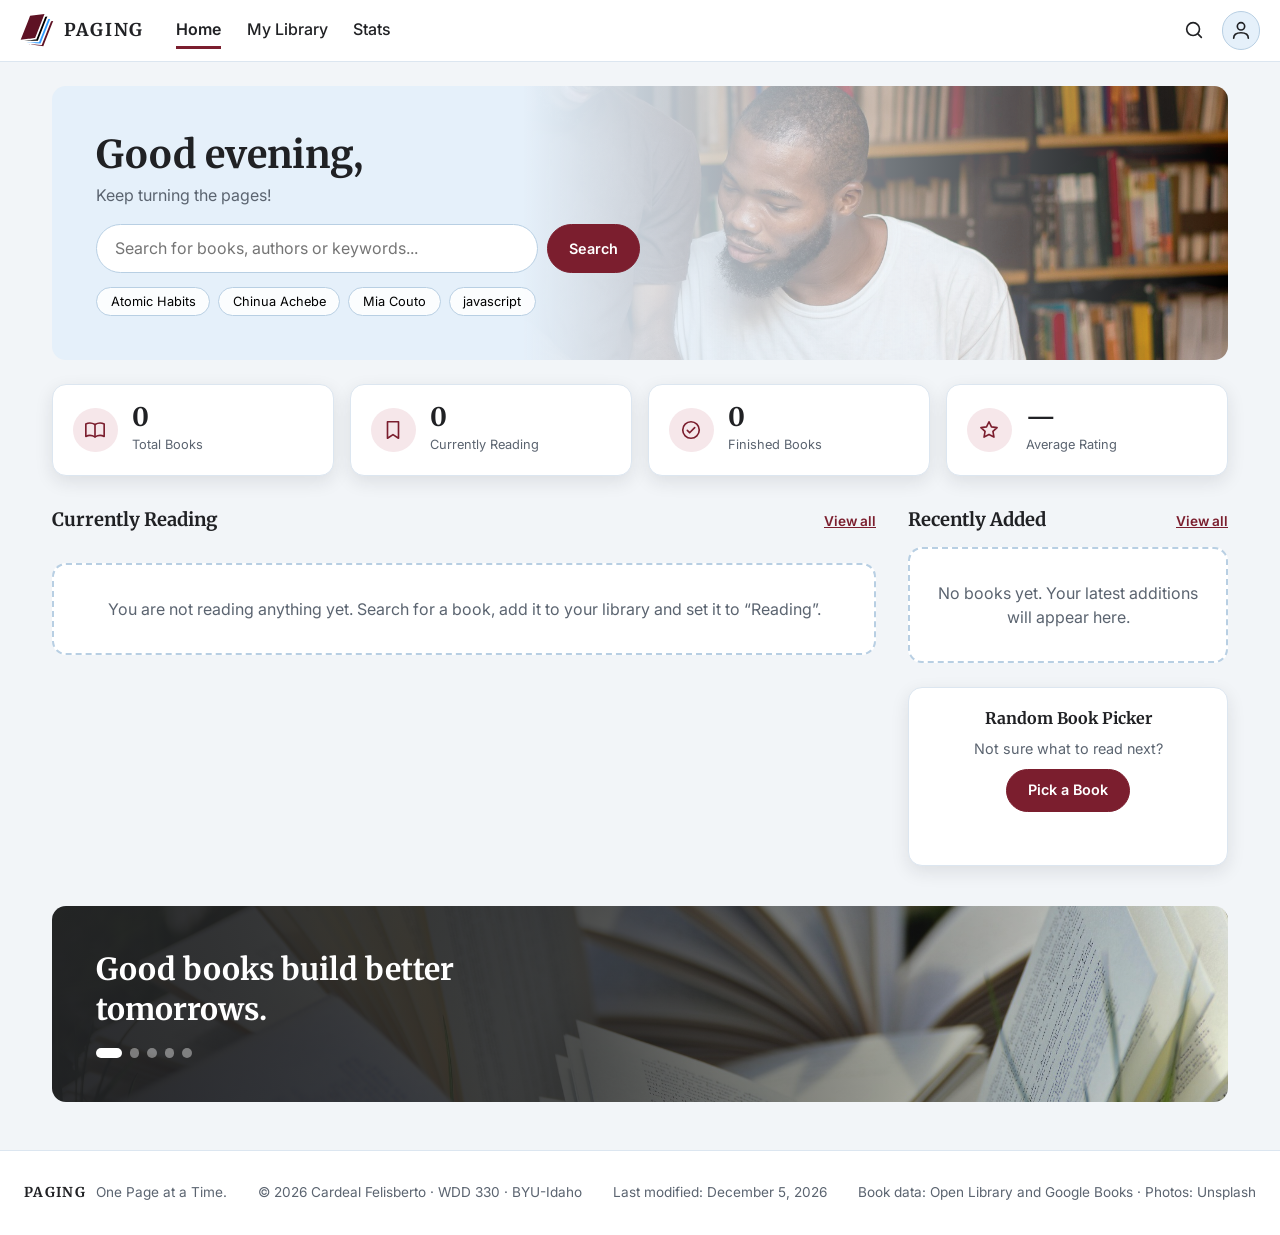
==== index.html @ 8ee524ca "Initial commit: Paging reading tracker" ====
<!DOCTYPE html>
<html lang="en">

<head>
  <meta charset="UTF-8">
  <meta name="viewport" content="width=device-width, initial-scale=1">
  <title>Paging — One Page at a Time</title>

  <!-- Information for search engines -->
  <meta name="description" content="Paging is a free reading tracker. Search books, save them to your library, track your progress, rate them and keep personal notes.">
  <meta name="keywords" content="reading tracker, book tracker, book search, my library, reading progress, book notes, book rating, want to read, currently reading, finished books, Open Library, Google Books">
  <meta name="author" content="Cardeal Felisberto">
  <meta name="robots" content="index, follow">
  <meta name="theme-color" content="#7B1E2E">

  <!-- Open Graph: preview card when the link is shared on Facebook, WhatsApp or LinkedIn -->
  <meta property="og:type" content="website">
  <meta property="og:site_name" content="Paging">
  <meta property="og:locale" content="en_US">
  <meta property="og:title" content="Paging — One Page at a Time">
  <meta property="og:description" content="Search books, track your reading progress, rate them and keep your notes.">
  <meta property="og:image" content="https://YOUR-SITE-URL/images/og-cover.jpg">
  <meta property="og:image:alt" content="Paging reading tracker">
  <meta property="og:url" content="https://YOUR-SITE-URL/index.html">

  <!-- Twitter / X preview card -->
  <meta name="twitter:card" content="summary_large_image">
  <meta name="twitter:title" content="Paging — One Page at a Time">
  <meta name="twitter:description" content="Search books, track your reading progress, rate them and keep your notes.">
  <meta name="twitter:image" content="https://YOUR-SITE-URL/images/og-cover.jpg">

  <!-- Icon, fonts and styles -->
  <link rel="icon" type="image/svg+xml" href="images/logo.svg">
  <link rel="preconnect" href="https://fonts.googleapis.com">
  <link rel="preconnect" href="https://fonts.gstatic.com" crossorigin>
  <link href="https://fonts.googleapis.com/css2?family=Inter:wght@400;500;600&family=Merriweather:wght@400;700;900&display=swap" rel="stylesheet">
  <link rel="stylesheet" href="css/styles.css">

  <!-- One JavaScript module starts the whole page (type="module" enables import/export) -->
  <script type="module" src="js/main.mjs"></script>
</head>

<body data-page="home" data-nav="home">
  <!-- Header, bottom navigation, footer and reset dialog are inserted by layout.mjs -->
  <header id="site-header" class="site-header"></header>

  <main class="container">
    <noscript>
      <p class="status error">Paging needs JavaScript to work. Please enable it in your browser.</p>
    </noscript>

    <!-- Welcome banner: greeting, search form and quick-search chips -->
    <section class="hero-banner hero-banner--welcome">
      <div class="hero-content">
        <h1 id="greeting">Good morning,</h1>
        <p class="hero-sub">Keep turning the pages!</p>

        <form id="search-form" class="search-form" role="search">
          <label for="search-input" class="visually-hidden">Search for books, authors or keywords</label>
          <input id="search-input" type="search" placeholder="Search for books, authors or keywords..." autocomplete="off" required minlength="2">
          <button type="submit" class="btn btn-primary">Search</button>
        </form>

        <div class="chips" aria-label="Quick searches">
          <button type="button" class="chip" data-query="Atomic Habits">Atomic Habits</button>
          <button type="button" class="chip" data-query="Chinua Achebe">Chinua Achebe</button>
          <button type="button" class="chip" data-query="Mia Couto">Mia Couto</button>
          <button type="button" class="chip" data-query="javascript">javascript</button>
        </div>
      </div>
    </section>

    <!-- Search results: hidden until the first search; cards are created by ui.mjs -->
    <section id="results-section" class="block" aria-labelledby="results-title" hidden>
      <div class="section-head">
        <h2 id="results-title">Search results</h2>
        <button type="button" id="clear-results" class="link-btn">Clear results</button>
      </div>
      <div id="status" class="status" role="status" aria-live="polite"></div>
      <ul id="results" class="book-grid"></ul>
    </section>

    <!-- Four statistic cards, filled from the saved library -->
    <section id="stat-cards" class="stats-row" aria-label="Reading statistics"></section>

    <div class="home-columns">
      <!-- Main column: books currently being read -->
      <section class="block" aria-labelledby="reading-title">
        <div class="section-head">
          <h2 id="reading-title">Currently Reading</h2>
          <a href="library.html?status=reading">View all</a>
        </div>
        <div id="currently-reading" class="reading-grid"></div>
      </section>

      <!-- Side column: newest books and the random book picker -->
      <aside class="block side-column">
        <section aria-labelledby="recent-title">
          <div class="section-head">
            <h2 id="recent-title">Recently Added</h2>
            <a href="library.html">View all</a>
          </div>
          <ul id="recent" class="recent-list"></ul>
        </section>

        <section class="card picker" aria-labelledby="picker-title">
          <h3 id="picker-title">Random Book Picker</h3>
          <p>Not sure what to read next?</p>
          <button type="button" id="pick-book" class="btn btn-primary">Pick a Book</button>
          <div id="picker-result" class="picker-result" aria-live="polite"></div>
        </section>
      </aside>
    </div>

    <!-- Dark banner with rotating reading quotes (quotes.mjs) -->
    <section class="hero-banner hero-banner--cta" aria-label="Quotes about reading">
      <div class="hero-content">
        <p class="quote-text quote-in" id="quote-text">Good books build better tomorrows.</p>
        <div class="quote-dots" id="quote-dots"></div>
      </div>
    </section>
  </main>
</body>

</html>
---- css/styles.css ----
/* =====================================================================
   PAGING — Stylesheet
   WDD 330 Final Project · Author: Cardeal Felisberto

   Design: "Soft Blue Calm" palette (soft sky blue, white, charcoal)
   with a wine accent color and golden yellow reserved for star ratings.
   Typography: Merriweather for headings, Inter for interface text.

   Structure of this file
   [01] Color variables
   [02] Base styles and reset
   [03] Layout helpers
   [04] Header, navigation and footer
   [05] Buttons, chips, tags and stars
   [06] Hero banners and quote slider
   [07] Stat cards
   [08] Home page
   [09] Search results (flip cards)
   [10] Library page
   [11] Book details page
   [12] Statistics page
   [13] Dialog, toast and 404 page
   [14] Responsive design and reduced motion

   Advanced CSS used in this project
   - Custom properties (variables) for the whole theme ............ [01]
   - Gradients over background images in both hero banners ........ [06]
   - Keyframe animations: quote text, progress bars, spinner,
     staggered result cards, donut chart, activity bars, dialog ... [06][08][09][11][12][13]
   - 3D card flip (perspective, preserve-3d, rotateY) ............. [09]
   - Hover transitions and transforms on cards, buttons, stars .... [05][07][10][11]
   - Donut charts built with conic-gradient ....................... [12]
   - CSS counters for the ranked "Top Rated" list ................. [12]
   - Grid and flexbox layouts with mobile-first breakpoints ....... [14]
   ===================================================================== */


/* =====================================================================
   [01] COLOR VARIABLES
   The whole palette is defined once as CSS custom properties. Role
   variables such as --primary are used across the site, so the visual
   identity is controlled from this single block.
   ===================================================================== */
:root {
  /* Base */
  --white: #FFFFFF;
  --charcoal: #202124;
  /* titles, body text and the dark banner */
  --gray-bg: #F2F5F8;
  /* page background */
  --text-muted: #5B6470;
  /* secondary text */

  /* Blues */
  --sky: #E5F0FA;
  /* hero background and soft hover states */
  --blue-200: #B8CFE3;
  /* input borders and selected elements */
  --blue-500: #6F9BC4;
  /* "Finished" color in the charts */
  --line: #DCE6F0;
  /* card borders and dividers */

  /* Wine */
  --wine-100: #F6E7EA;
  /* soft backgrounds and icon circles */
  --wine-200: #E8C9D0;
  --wine-600: #7B1E2E;
  /* main brand color */
  --wine-700: #5E1224;
  /* hover state and dark wine */

  /* Gold (used only for star ratings) */
  --gold: #F5B52E;

  /* Role colors: buttons, links, progress bars and charts use these */
  --primary: var(--wine-600);
  --primary-hover: var(--wine-700);
  --on-primary: #FFFFFF;
  /* text color on primary buttons */

  /* Typography, shape and shadows */
  --font-heading: "Merriweather", Georgia, serif;
  --font-ui: "Inter", system-ui, sans-serif;
  --radius: 14px;
  --shadow: 0 6px 18px rgba(32, 33, 36, .10);
  --shadow-hover: 0 12px 28px rgba(32, 33, 36, .16);
}


/* =====================================================================
   [02] BASE STYLES AND RESET
   Consistent box sizing, readable typography and accessible focus
   styles for the whole site.
   ===================================================================== */
*,
*::before,
*::after {
  box-sizing: border-box;
}

html,
body {
  max-width: 100%;
  overflow-x: clip;
}

/* avoids unwanted sideways scrolling on phones */

body {
  margin: 0;
  font-family: var(--font-ui);
  color: var(--charcoal);
  background: var(--gray-bg);
  line-height: 1.5;
  min-height: 100vh;
  display: flex;
  /* flex column keeps the footer at the bottom of short pages */
  flex-direction: column;
}

main {
  flex: 1;
}

img {
  max-width: 100%;
  display: block;
}

a {
  color: var(--charcoal);
}

h1,
h2,
h3 {
  font-family: var(--font-heading);
  line-height: 1.25;
  margin: 0;
}

h1 {
  font-size: clamp(1.7rem, 4vw, 2.4rem);
  font-weight: 700;
}

/* fluid size with clamp() */
h2 {
  font-size: 1.15rem;
  font-weight: 700;
}

h3 {
  font-size: 1rem;
  font-weight: 700;
}

ul,
ol {
  list-style: none;
  margin: 0;
  padding: 0;
}

:focus-visible {
  outline: 3px solid var(--primary);
  outline-offset: 3px;
}

/* visible keyboard focus (accessibility) */

/* Text that is hidden visually but still read by screen readers (form labels) */
.visually-hidden {
  position: absolute;
  width: 1px;
  height: 1px;
  overflow: hidden;
  clip: rect(0 0 0 0);
  white-space: nowrap;
}


/* =====================================================================
   [03] LAYOUT HELPERS
   Reusable pieces: page container, cards, section headings and the
   status/empty-state messages shown during loading and errors.
   ===================================================================== */
.container {
  width: 100%;
  max-width: 76rem;
  margin: 0 auto;
  padding: 1.5rem 1.25rem 3rem;
}

/* centered page width with side margins */
.muted {
  color: var(--text-muted);
  margin: .35rem 0 0;
}

.block {
  margin-top: 2rem;
}

.card {
  background: var(--white);
  border: 1px solid var(--line);
  border-radius: var(--radius);
  padding: 1.25rem;
  box-shadow: var(--shadow);
}

.section-head {
  display: flex;
  justify-content: space-between;
  align-items: baseline;
  margin-bottom: 1rem;
  gap: 1rem;
}

.section-head a,
.link-btn {
  font-size: .85rem;
  font-weight: 600;
  color: var(--primary);
}

.link-btn {
  background: none;
  border: none;
  cursor: pointer;
  text-decoration: underline;
  font-family: inherit;
  padding: 0;
}

/* Feedback messages: loading text, errors and empty states */
.status {
  text-align: center;
  color: var(--text-muted);
  margin: 1rem 0;
}

.status.error {
  color: var(--wine-700);
  font-weight: 600;
}

.empty {
  grid-column: 1 / -1;
  text-align: center;
  padding: 2rem 1rem;
  border: 2px dashed var(--blue-200);
  border-radius: var(--radius);
  color: var(--text-muted);
  background: var(--white);
}

.empty a {
  font-weight: 600;
  color: var(--primary);
}


/* =====================================================================
   [04] HEADER, NAVIGATION AND FOOTER
   The HTML for these parts is generated by layout.mjs so every page
   shares the same navigation. The active page is highlighted.
   ===================================================================== */
.site-header {
  position: sticky;
  top: 0;
  z-index: 20;
  background: var(--white);
  border-bottom: 1px solid var(--line);
  display: flex;
  align-items: center;
  gap: 2rem;
  padding: .7rem 1.25rem;
}

.brand {
  display: flex;
  align-items: center;
  gap: .6rem;
  text-decoration: none;
  font-family: var(--font-heading);
  font-weight: 700;
  font-size: 1.1rem;
  letter-spacing: .1em;
}

.main-nav {
  display: flex;
  gap: 1.6rem;
  margin-right: auto;
}

.main-nav a {
  text-decoration: none;
  font-weight: 500;
  padding: .35rem 0;
  border-bottom: 3px solid transparent;
  transition: border-color .25s, color .25s;
}

.main-nav a:hover {
  border-color: var(--blue-200);
}

.main-nav a.active {
  border-color: var(--primary);
  font-weight: 600;
}

/* current page indicator */

.header-actions {
  display: flex;
  align-items: center;
  gap: .5rem;
  margin-left: auto;
}

.icon-btn {
  display: inline-grid;
  place-items: center;
  width: 2.4rem;
  height: 2.4rem;
  border-radius: 50%;
  border: none;
  background: transparent;
  color: var(--charcoal);
  cursor: pointer;
  transition: background-color .2s;
}

.icon-btn:hover {
  background: var(--sky);
}

.avatar {
  display: grid;
  place-items: center;
  width: 2.4rem;
  height: 2.4rem;
  border-radius: 50%;
  background: var(--sky);
  border: 1px solid var(--blue-200);
}

.menu-btn {
  display: none;
}

/* hamburger button, only shown on phones (see [14]) */
.bottom-nav {
  display: none;
}

/* bottom navigation bar, only shown on phones (see [14]) */

.site-footer {
  display: flex;
  justify-content: space-between;
  flex-wrap: wrap;
  gap: .5rem;
  padding: 1.1rem 1.5rem;
  border-top: 1px solid var(--line);
  background: var(--white);
  font-size: .85rem;
}

.site-footer strong {
  font-family: var(--font-heading);
  letter-spacing: .1em;
  margin-right: .6rem;
}

.site-footer span {
  color: var(--text-muted);
}


/* =====================================================================
   [05] BUTTONS, CHIPS, TAGS AND STARS
   Interactive elements share the same rounded style and respond to
   hover and active states with smooth transitions and transforms.
   ===================================================================== */
.btn {
  font: inherit;
  font-weight: 600;
  font-size: .9rem;
  border: 1.5px solid transparent;
  border-radius: 999px;
  padding: .6rem 1.3rem;
  cursor: pointer;
  text-decoration: none;
  display: inline-block;
  text-align: center;
  transition: background-color .25s, transform .2s, box-shadow .2s;
}

.btn[disabled] {
  opacity: .5;
  cursor: not-allowed;
}

/* Primary button: main actions (Search, Add to Library) */
.btn-primary {
  background: var(--primary);
  color: var(--on-primary);
  border-color: var(--primary);
}

.btn-primary:hover {
  background: var(--primary-hover);
  border-color: var(--primary-hover);
  transform: translateY(-2px);
  box-shadow: var(--shadow);
}

.btn-primary:active {
  transform: translateY(0);
  box-shadow: none;
}

/* Outline button: secondary actions (Share, Update, Reset) */
.btn-outline {
  background: var(--white);
  color: var(--primary);
  border-color: var(--primary);
}

.btn-outline:hover {
  background: var(--wine-100);
}

/* Dark button: used for "Save Note" */
.btn-dark {
  background: var(--charcoal);
  color: var(--white);
}

.btn-dark:hover {
  background: #3a3d42;
}

/* Quick-search chips below the search bar */
.chips {
  display: flex;
  flex-wrap: wrap;
  gap: .5rem;
  margin-top: .9rem;
}

.chip {
  font: inherit;
  font-size: .8rem;
  background: rgba(255, 255, 255, .85);
  border: 1px solid var(--blue-200);
  border-radius: 999px;
  padding: .25rem .85rem;
  cursor: pointer;
  transition: background-color .2s, transform .2s, border-color .2s;
}

.chip:hover {
  background: var(--white);
  border-color: var(--primary);
  transform: translateY(-2px);
}

/* Small labels for book categories and reading status */
.tag {
  display: inline-block;
  background: var(--sky);
  border: 1px solid var(--blue-200);
  border-radius: 999px;
  padding: .05rem .65rem;
  font-size: .75rem;
  margin: 0 .25rem .25rem 0;
}

.tag.s-reading {
  background: var(--wine-100);
  border-color: var(--wine-200);
  color: var(--wine-700);
}

.tag.s-finished {
  background: var(--blue-200);
  border-color: var(--blue-500);
}

.tag.s-want {
  background: var(--gray-bg);
  border-color: var(--line);
  color: var(--text-muted);
}

.stars {
  color: var(--gold);
  letter-spacing: .05em;
  white-space: nowrap;
}


/* =====================================================================
   [06] HERO BANNERS AND QUOTE SLIDER
   Both banners share the .hero-banner class and differ by variant:
   --welcome (light, with search) and --cta (dark, with rotating quotes).
   Each uses a gradient layered over a photo so the text stays readable
   while the image remains visible. On desktop the gradient runs left to
   right; on phones it runs top to bottom (see [14]).
   Images: hero.jpg, hero-mobile.jpg and cta-banner.jpg in /images.
   ===================================================================== */
.hero-banner {
  position: relative;
  overflow: hidden;
  display: flex;
  align-items: center;
  width: 100%;
  border-radius: var(--radius);
  padding: clamp(1.1rem, 4vw, 2.75rem);
}

.hero-content {
  width: 100%;
  max-width: 34rem;
  min-width: 0;
}

.hero-banner .hero-sub {
  margin: .3rem 0 1.1rem;
  color: var(--text-muted);
}

/* Variant 1: welcome banner, photo visible on the right */
.hero-banner--welcome {
  min-height: 260px;
  background:
    linear-gradient(90deg, var(--sky) 0%, var(--sky) 40%, rgba(229, 240, 250, .7) 60%, rgba(229, 240, 250, 0) 100%),
    url("../images/hero.jpg") right center / cover no-repeat,
    var(--sky);
}

/* Variant 2: dark call-to-action banner with the rotating reading quotes */
.hero-banner--cta {
  margin-top: 2.5rem;
  min-height: 150px;
  color: var(--white);
  background:
    linear-gradient(90deg, rgba(32, 33, 36, .96) 0%, rgba(32, 33, 36, .8) 45%, rgba(32, 33, 36, 0) 100%),
    url("../images/cta-banner.jpg") right center / cover no-repeat,
    var(--charcoal);
}

/* Search bar inside the welcome banner */
.search-form {
  display: flex;
  gap: .6rem;
}

.search-form input,
.library-tools input {
  flex: 1;
  min-width: 0;
  font: inherit;
  padding: .7rem 1.1rem;
  border: 1.5px solid var(--blue-200);
  border-radius: 999px;
  background: var(--white);
  transition: box-shadow .25s, border-color .25s;
}

/* Focus ring shared by all form fields: border color change plus soft glow */
.search-form input:focus,
.library-tools input:focus,
select:focus,
textarea:focus,
input[type=number]:focus {
  outline: none;
  border-color: var(--primary);
  box-shadow: 0 0 0 4px rgba(123, 30, 46, .15);
}

/* Quote slider (quotes.mjs): each phrase fades and slides in, then out */
.quote-text {
  font-family: var(--font-heading);
  font-weight: 700;
  font-size: clamp(1.25rem, 3vw, 1.9rem);
  line-height: 1.3;
  max-width: 26ch;
  min-height: 2.7em;
  margin: 0;
  transition: opacity .35s ease, transform .35s ease;
}

/* min-height keeps the banner height stable between phrases */
.quote-in {
  animation: quote-in .7s cubic-bezier(.2, .8, .2, 1) both;
}

/* entering phrase */
.quote-out {
  opacity: 0;
  transform: translateY(-12px);
}

/* leaving phrase */
@keyframes quote-in {
  from {
    opacity: 0;
    transform: translateY(16px);
    filter: blur(4px);
  }

  to {
    opacity: 1;
    transform: none;
    filter: blur(0);
  }
}

/* Navigation dots: the active dot stretches into a pill */
.quote-dots {
  display: flex;
  gap: .5rem;
  margin-top: 1rem;
}

.quote-dot {
  width: .6rem;
  height: .6rem;
  padding: 0;
  border: none;
  border-radius: 99px;
  background: rgba(255, 255, 255, .4);
  cursor: pointer;
  transition: width .3s, background-color .3s;
}

.quote-dot:hover {
  background: rgba(255, 255, 255, .75);
}

.quote-dot.active {
  width: 1.6rem;
  background: var(--white);
}


/* =====================================================================
   [07] STAT CARDS
   Four summary cards (total, reading, finished, average rating) shown
   on the Home and Statistics pages. They lift slightly on hover.
   ===================================================================== */
.stats-row {
  display: grid;
  grid-template-columns: repeat(4, 1fr);
  gap: 1rem;
  margin-top: 1.5rem;
}

.stat-card {
  display: flex;
  align-items: center;
  gap: .9rem;
  transition: transform .2s, box-shadow .2s;
}

.stat-card:hover {
  transform: translateY(-3px);
  box-shadow: var(--shadow-hover);
}

.stat-icon {
  display: grid;
  place-items: center;
  width: 2.8rem;
  height: 2.8rem;
  border-radius: 50%;
  background: var(--wine-100);
  color: var(--primary);
  flex-shrink: 0;
}

.stat-value {
  font-family: var(--font-heading);
  font-weight: 700;
  font-size: 1.6rem;
  line-height: 1;
  display: block;
}

.stat-label {
  font-size: .8rem;
  color: var(--text-muted);
}


/* =====================================================================
   [08] HOME PAGE
   Two-column dashboard: Currently Reading on the left, Recently Added
   and the Random Book Picker on the right.
   ===================================================================== */
.home-columns {
  display: grid;
  grid-template-columns: 1fr 320px;
  gap: 2rem;
}

/* Book covers, with a text fallback when the API has no image */
.cover {
  display: block;
  width: 100%;
  border-radius: 8px;
  border: 1px solid var(--line);
  object-fit: cover;
  background: var(--wine-100);
}

.cover-fallback {
  display: flex;
  align-items: center;
  justify-content: center;
  text-align: center;
  padding: .6rem;
  background: var(--wine-100);
  color: var(--wine-700);
  font-family: var(--font-heading);
  font-weight: 700;
  font-size: .8rem;
  border: 1px solid var(--wine-200);
  border-radius: 8px;
  aspect-ratio: 2 / 3;
}

/* Reading progress bar: the fill grows from the left with a keyframe animation */
.progress {
  height: 8px;
  background: var(--line);
  border-radius: 99px;
  overflow: hidden;
}

.progress span {
  display: block;
  height: 100%;
  background: var(--primary);
  border-radius: 99px;
  transform-origin: left;
  animation: fill .9s ease-out both;
}

@keyframes fill {
  from {
    transform: scaleX(0);
  }

  to {
    transform: scaleX(1);
  }
}

.progress-line {
  display: flex;
  align-items: center;
  gap: .5rem;
  font-size: .75rem;
}

.progress-line .progress {
  flex: 1;
}

/* "Currently Reading" cards; min() prevents overflow on very narrow screens */
.reading-grid {
  display: grid;
  grid-template-columns: repeat(auto-fill, minmax(min(150px, 100%), 1fr));
  gap: 1rem;
}

.reading-card {
  display: flex;
  flex-direction: column;
  gap: .35rem;
  padding: 1rem;
  transition: transform .2s, box-shadow .2s;
}

.reading-card:hover {
  transform: translateY(-3px);
  box-shadow: var(--shadow-hover);
}

.reading-card .cover {
  aspect-ratio: 2 / 3;
  width: 70%;
  margin: 0 auto .4rem;
}

.reading-card h3 {
  font-size: .9rem;
}

.reading-card .by {
  font-size: .78rem;
  color: var(--text-muted);
}

.reading-card .btn {
  margin-top: .5rem;
  padding: .4rem .6rem;
  font-size: .8rem;
}

/* "Recently Added" list, also reused for Similar Books on the details page */
.recent-list {
  display: grid;
  gap: .6rem;
}

.recent-item {
  display: flex;
  gap: .75rem;
  align-items: center;
  text-decoration: none;
  padding: .55rem;
  border: 1px solid var(--line);
  border-radius: 10px;
  background: var(--white);
  transition: background-color .2s, transform .2s, border-color .2s;
}

.recent-item:hover {
  background: var(--sky);
  border-color: var(--blue-200);
  transform: translateX(3px);
}

.recent-item .cover,
.recent-item .cover-fallback {
  width: 42px;
  flex-shrink: 0;
  font-size: .55rem;
  padding: .2rem;
}

.recent-item strong {
  display: block;
  font-size: .85rem;
  line-height: 1.3;
}

.recent-item small {
  color: var(--text-muted);
  display: block;
}

/* Side column and Random Book Picker */
.side-column {
  display: grid;
  gap: 1.5rem;
  align-content: start;
  margin-top: 2rem;
}

.picker {
  text-align: center;
  display: grid;
  gap: .6rem;
  justify-items: center;
}

.picker p {
  margin: 0;
  color: var(--text-muted);
  font-size: .9rem;
}

.picker-result {
  min-height: 1.5rem;
  font-size: .9rem;
}

.picker-result a {
  font-weight: 700;
  color: var(--primary);
}


/* =====================================================================
   [09] SEARCH RESULTS: FLIP CARDS
   Each result is a 3D card. The front shows the cover and the back shows
   year, author, categories and a "View details" button. It flips on
   hover (mouse) and on tap or Enter (touch and keyboard).
   Built with perspective, transform-style: preserve-3d, rotateY and
   backface-visibility.
   ===================================================================== */
.book-grid {
  display: grid;
  grid-template-columns: repeat(auto-fill, minmax(min(150px, 100%), 1fr));
  gap: 1.6rem 1rem;
}

/* Staggered entrance: JavaScript sets --i on each card (animations.mjs) */
.book-item {
  animation: rise .5s both;
  animation-delay: calc(var(--i, 0) * 45ms);
}

@keyframes rise {
  from {
    opacity: 0;
    transform: translateY(14px);
  }

  to {
    opacity: 1;
    transform: none;
  }
}

.book-card {
  perspective: 900px;
  aspect-ratio: 2 / 3;
  cursor: pointer;
  border-radius: 10px;
}

.card-inner {
  position: relative;
  width: 100%;
  height: 100%;
  transition: transform .6s cubic-bezier(.2, .8, .2, 1);
  transform-style: preserve-3d;
}

.book-card.flipped .card-inner {
  transform: rotateY(180deg);
}

/* tap or keyboard */
@media (hover: hover) {
  .book-card:hover .card-inner {
    transform: rotateY(180deg);
  }
}

/* mouse only */

.card-face {
  position: absolute;
  inset: 0;
  backface-visibility: hidden;
  -webkit-backface-visibility: hidden;
  border-radius: 10px;
  overflow: hidden;
  box-shadow: var(--shadow);
  background: var(--white);
}

.card-front .cover,
.card-front .cover-fallback {
  width: 100%;
  height: 100%;
  border: none;
  border-radius: 0;
  aspect-ratio: auto;
}

.card-back {
  transform: rotateY(180deg);
  background: var(--wine-700);
  color: var(--white);
  padding: .85rem;
  display: flex;
  flex-direction: column;
  gap: .4rem;
  font-size: .8rem;
}

.card-back p {
  margin: 0;
}

.card-back .back-year {
  color: var(--gold);
  font-weight: 600;
}

/* Tags on the back: one per line, cut with "…" so they never push the button out */
.card-back .back-tags {
  display: flex;
  flex-direction: column;
  align-items: flex-start;
  gap: .3rem;
  min-width: 0;
  overflow: hidden;
}

.card-back .tag {
  background: transparent;
  color: var(--white);
  border-color: rgba(255, 255, 255, .45);
  max-width: 100%;
  margin: 0;
  white-space: nowrap;
  overflow: hidden;
  text-overflow: ellipsis;
}

.card-back .btn {
  margin-top: auto;
  flex-shrink: 0;
  text-align: center;
  padding: .4rem .7rem;
  font-size: .8rem;
  background: var(--white);
  color: var(--wine-700);
  border-color: var(--white);
}

.card-back .btn:hover {
  background: var(--sky);
  border-color: var(--sky);
  box-shadow: none;
}

.book-title {
  font-family: var(--font-heading);
  font-weight: 700;
  font-size: .88rem;
  margin: .65rem 0 0;
}

.book-author {
  margin: .1rem 0 0;
  font-size: .8rem;
  color: var(--text-muted);
}

/* =====================================================================
   [10] LIBRARY PAGE
   A sticky filter sidebar (status, category, rating, sort) beside a
   responsive grid of saved books.
   ===================================================================== */
.library-layout {
  display: grid;
  grid-template-columns: 250px 1fr;
  gap: 1.75rem;
  align-items: start;
}

.sidebar {
  position: sticky;
  top: 5rem;
  display: grid;
  gap: 1rem;
}

.sidebar-title {
  font-size: 1.05rem;
}

.sidebar h3 {
  font-size: .9rem;
  margin-top: .5rem;
}

/* Status filter buttons with live counts */
.status-list {
  display: grid;
  gap: .25rem;
}

.status-btn {
  display: flex;
  justify-content: space-between;
  font: inherit;
  font-size: .9rem;
  background: none;
  border: none;
  border-radius: 8px;
  padding: .5rem .7rem;
  cursor: pointer;
  text-align: left;
  transition: background-color .2s;
}

.status-btn:hover {
  background: var(--sky);
}

.status-btn.active {
  background: var(--wine-100);
  color: var(--wine-700);
  font-weight: 600;
}

.filter-fields {
  display: grid;
  gap: .75rem;
}

.filter-fields label,
.tracker label {
  display: grid;
  gap: .25rem;
  font-size: .8rem;
  font-weight: 600;
}

/* Form fields, shared with the reading tracker on the details page */
select,
textarea,
input[type=number] {
  font: inherit;
  font-weight: 400;
  padding: .5rem .7rem;
  border: 1.5px solid var(--blue-200);
  border-radius: 10px;
  background: var(--white);
  color: var(--charcoal);
  width: 100%;
  transition: box-shadow .25s, border-color .25s;
}

.library-head {
  display: flex;
  justify-content: space-between;
  gap: 1rem;
  align-items: flex-start;
  flex-wrap: wrap;
}

.library-tools {
  display: flex;
  gap: .75rem;
  margin: 1.25rem 0 .5rem;
}

#library-count {
  text-align: left;
  margin: .5rem 0 1rem;
}

/* Saved books grid: each card tilts up on hover */
.library-grid {
  display: grid;
  grid-template-columns: repeat(auto-fill, minmax(min(165px, 100%), 1fr));
  gap: 1.25rem;
}

.lib-card {
  display: block;
  text-decoration: none;
  padding: .9rem;
  transition: transform .25s, box-shadow .25s;
  height: 100%;
}

.lib-card:hover {
  transform: translateY(-4px);
  box-shadow: var(--shadow-hover);
}

.lib-card .cover,
.lib-card .cover-fallback {
  width: 75%;
  aspect-ratio: 2 / 3;
  margin: 0 auto .7rem;
}

.lib-card h3 {
  font-size: .88rem;
}

.lib-card .by {
  font-size: .78rem;
  color: var(--text-muted);
  margin: .1rem 0 .4rem;
}

.lib-card .progress {
  margin: .4rem 0;
}

.lib-meta {
  display: flex;
  justify-content: space-between;
  align-items: center;
  font-size: .75rem;
}


/* =====================================================================
   [11] BOOK DETAILS PAGE
   Book information with tabs on the left and the personal reading
   tracker (progress, status, rating, notes) on the right.
   ===================================================================== */
.back-link {
  font: inherit;
  font-weight: 600;
  color: var(--primary);
  background: none;
  border: none;
  cursor: pointer;
  padding: .25rem 0;
  margin-bottom: 1rem;
}

.back-link:hover {
  text-decoration: underline;
}

.details-grid {
  display: grid;
  grid-template-columns: 1fr 340px;
  gap: 1.5rem;
  align-items: start;
}

.details-top {
  display: grid;
  grid-template-columns: 170px 1fr;
  gap: 1.5rem;
  margin-bottom: 1.5rem;
}

.details-cover {
  width: 100%;
  aspect-ratio: 2 / 3;
  border: 1px solid var(--line);
  border-radius: 10px;
  box-shadow: var(--shadow-hover);
  object-fit: cover;
  background: var(--wine-100);
}

.details-head {
  display: grid;
  gap: .5rem;
  align-content: start;
}

.details-author {
  margin: 0;
  color: var(--text-muted);
}

.api-rating {
  margin: 0;
  font-size: .9rem;
}

.quick-facts {
  margin: 0;
  font-size: .85rem;
  color: var(--text-muted);
}

.details-actions {
  display: flex;
  gap: .6rem;
  flex-wrap: wrap;
  margin-top: .4rem;
}

/* Tabs: Description, Details and Similar Books */
.tabs {
  display: flex;
  gap: .25rem;
  border-bottom: 1px solid var(--line);
  margin-bottom: 1rem;
  overflow-x: auto;
}

.tab {
  font: inherit;
  font-weight: 500;
  background: none;
  border: none;
  border-bottom: 3px solid transparent;
  padding: .6rem 1rem;
  cursor: pointer;
  transition: border-color .2s, background-color .2s;
  white-space: nowrap;
}

.tab:hover {
  background: var(--sky);
}

.tab.active {
  border-color: var(--primary);
  font-weight: 700;
}

.details-desc {
  margin: 0;
  max-width: 65ch;
  font-family: var(--font-heading);
  font-size: .92rem;
  line-height: 1.8;
  white-space: pre-line;
}

/* 65ch keeps lines comfortable to read */
.meta-grid {
  display: grid;
  grid-template-columns: auto 1fr;
  gap: .4rem 1.25rem;
  margin: 0;
  font-size: .9rem;
}

.meta-grid dt {
  font-weight: 600;
}

.meta-grid dd {
  margin: 0;
  overflow-wrap: anywhere;
}

.meta-grid a {
  color: var(--primary);
}

.similar-list {
  display: grid;
  gap: .6rem;
}

/* Loading spinner shown while the APIs respond */
.loading-line {
  display: flex;
  align-items: center;
  gap: .6rem;
  color: var(--text-muted);
  font-size: .9rem;
}

.spinner {
  width: 22px;
  height: 22px;
  border: 3px solid var(--blue-200);
  border-top-color: var(--primary);
  border-radius: 50%;
  animation: spin .8s linear infinite;
  flex-shrink: 0;
}

.status .spinner {
  width: 40px;
  height: 40px;
  border-width: 5px;
  margin: 0 auto .6rem;
}

/* larger version for page-level loading */
@keyframes spin {
  to {
    transform: rotate(360deg);
  }
}

/* Reading tracker panel */
.progress-panel {
  display: grid;
  gap: .9rem;
  position: sticky;
  top: 5rem;
}

.progress-top {
  display: flex;
  align-items: center;
  gap: .6rem;
}

.progress-top .progress {
  flex: 1;
  height: 10px;
}

.tracker {
  border: none;
  padding: 0;
  margin: 0;
  display: grid;
  gap: .9rem;
  min-width: 0;
}

.tracker:disabled {
  opacity: .5;
}

/* controls look inactive until the book is added to the library */
.page-row {
  display: flex;
  gap: .5rem;
  align-items: end;
}

.page-row label {
  flex: 1;
}

/* Star rating input: stars scale and rotate slightly on hover */
.rating-input {
  display: flex;
  align-items: center;
  gap: .1rem;
}

.rating-input>span {
  font-size: .8rem;
  font-weight: 600;
  margin-right: .5rem;
}

.star-btn {
  background: none;
  border: none;
  font-size: 1.6rem;
  cursor: pointer;
  color: var(--blue-200);
  line-height: 1;
  padding: 0 .1rem;
  transition: transform .15s, color .15s;
}

.star-btn:hover {
  transform: scale(1.25) rotate(-8deg);
}

.star-btn.on {
  color: var(--gold);
}

.hint {
  margin: 0;
  font-size: .82rem;
  color: var(--text-muted);
  background: var(--sky);
  padding: .6rem .8rem;
  border-radius: 10px;
}


/* =====================================================================
   [12] STATISTICS PAGE
   Charts are built with pure CSS, without any chart library: donuts use
   conic-gradient and the activity chart uses animated div bars.
   ===================================================================== */
.stats-grid {
  display: grid;
  grid-template-columns: 1fr 1fr;
  gap: 1.25rem;
  margin-top: 1.5rem;
}

.stats-grid h2 {
  margin-bottom: 1rem;
}

.chart-row {
  display: flex;
  align-items: center;
  gap: 1.5rem;
  flex-wrap: wrap;
}

/* Donut chart: --a and --b hold percentages calculated in JavaScript */
.donut {
  --size: 140px;
  width: var(--size);
  height: var(--size);
  border-radius: 50%;
  display: grid;
  place-items: center;
  flex-shrink: 0;
  background: conic-gradient(var(--blue-500) 0 var(--a, 0%), var(--primary) var(--a, 0%) var(--b, 0%), var(--blue-200) var(--b, 0%) 100%);
  animation: spin-in 1s ease-out both;
}

.donut.single {
  background: conic-gradient(var(--primary) 0 var(--p, 0%), var(--line) var(--p, 0%) 100%);
}

.donut.empty-donut {
  background: var(--line);
}

@keyframes spin-in {
  from {
    transform: rotate(-120deg) scale(.7);
    opacity: 0;
  }

  to {
    transform: none;
    opacity: 1;
  }
}

.donut-center {
  width: calc(var(--size) - 38px);
  height: calc(var(--size) - 38px);
  border-radius: 50%;
  background: var(--white);
  display: grid;
  place-items: center;
  font-family: var(--font-heading);
  font-weight: 700;
  font-size: 1.5rem;
}

/* Chart legend */
.legend {
  display: grid;
  gap: .4rem;
  font-size: .88rem;
}

.legend li {
  display: flex;
  align-items: center;
  gap: .5rem;
}

.dot {
  width: .7rem;
  height: .7rem;
  border-radius: 50%;
  display: inline-block;
}

.dot.finished {
  background: var(--blue-500);
}

.dot.reading {
  background: var(--primary);
}

.dot.want {
  background: var(--blue-200);
}

/* Top Rated list: the ranking numbers are generated with a CSS counter */
.top-list {
  display: grid;
  gap: .6rem;
  counter-reset: top;
}

.top-list li {
  display: flex;
  justify-content: space-between;
  gap: 1rem;
  font-size: .9rem;
  counter-increment: top;
}

.top-list li::before {
  content: counter(top) ".";
  font-weight: 700;
  margin-right: .5rem;
  color: var(--primary);
}

.top-list li span:first-of-type {
  flex: 1;
}

/* Reading activity bars: each bar grows from the bottom (scaleY animation) */
.bars {
  display: flex;
  align-items: flex-end;
  gap: .75rem;
  height: 160px;
  padding-top: 1rem;
  border-bottom: 1.5px solid var(--blue-200);
}

.bar-col {
  flex: 1;
  display: flex;
  flex-direction: column;
  justify-content: flex-end;
  align-items: center;
  height: 100%;
}

.bar {
  width: 100%;
  max-width: 38px;
  background: var(--primary);
  border-radius: 6px 6px 0 0;
  min-height: 3px;
  transform-origin: bottom;
  animation: grow .8s ease-out both;
  transition: background-color .2s;
}

.bar:hover {
  background: var(--blue-500);
}

@keyframes grow {
  from {
    transform: scaleY(0);
  }

  to {
    transform: scaleY(1);
  }
}

.bar-labels {
  display: flex;
  gap: .75rem;
  font-size: .75rem;
  margin-top: .3rem;
}

.bar-labels span {
  flex: 1;
  text-align: center;
}

.reset-link {
  margin-top: 1.5rem;
}


/* =====================================================================
   [13] DIALOG, TOAST AND 404 PAGE
   The Reset Data confirmation uses the native <dialog> element. The
   toast is a short feedback message after user actions.
   ===================================================================== */
dialog {
  border: none;
  border-radius: var(--radius);
  padding: 1.75rem;
  width: min(26rem, 92vw);
  text-align: center;
  box-shadow: var(--shadow-hover);
  color: var(--charcoal);
}

dialog[open] {
  animation: pop .3s ease-out;
}

dialog::backdrop {
  background: rgba(32, 33, 36, .6);
}

@keyframes pop {
  from {
    opacity: 0;
    transform: scale(.92);
  }

  to {
    opacity: 1;
    transform: none;
  }
}

dialog h2 {
  margin: .6rem 0;
}

dialog p {
  margin: .4rem 0;
  color: var(--text-muted);
  font-size: .92rem;
}

.dialog-icon {
  display: inline-grid;
  place-items: center;
  width: 3rem;
  height: 3rem;
  border-radius: 50%;
  background: var(--wine-100);
  color: var(--primary);
}

.dialog-actions {
  display: flex;
  gap: .75rem;
  justify-content: center;
  margin-top: 1.25rem;
}

/* Toast message, for example "Added to My Library" */
.toast {
  position: fixed;
  left: 50%;
  bottom: 5.5rem;
  transform: translate(-50%, 20px);
  background: var(--charcoal);
  color: var(--white);
  padding: .7rem 1.2rem;
  border-radius: 999px;
  font-size: .9rem;
  opacity: 0;
  pointer-events: none;
  transition: opacity .3s, transform .3s;
  z-index: 50;
}

.toast.show {
  opacity: 1;
  transform: translate(-50%, 0);
}

/* 404 page with an outlined oversized number */
.not-found {
  text-align: center;
  display: grid;
  gap: .8rem;
  justify-items: center;
  padding-top: 4rem;
}

.big-404 {
  font-family: var(--font-heading);
  font-weight: 700;
  font-size: clamp(5rem, 22vw, 10rem);
  line-height: 1;
  margin: 0;
  color: var(--wine-100);
  -webkit-text-stroke: 3px var(--primary);
}


/* =====================================================================
   [14] RESPONSIVE DESIGN
   The layout adapts at two breakpoints: tablet (960px) and phone (720px).
   These rules come last so they take priority over the desktop styles.
   ===================================================================== */

/* ---------- Tablet and below (max-width: 960px) ---------- */
@media (max-width: 960px) {

  .home-columns,
  .details-grid {
    grid-template-columns: 1fr;
  }

  /* two columns become one */
  .progress-panel,
  .sidebar {
    position: static;
  }

  /* sticky panels become normal blocks */

  /* Library: the sidebar becomes a horizontal strip of filters */
  .library-layout {
    grid-template-columns: 1fr;
  }

  .status-list {
    grid-auto-flow: column;
    overflow-x: auto;
    justify-content: start;
  }

  .status-btn {
    gap: .5rem;
    white-space: nowrap;
    border: 1px solid var(--line);
    border-radius: 999px;
  }

  .filter-fields {
    grid-template-columns: repeat(auto-fit, minmax(150px, 1fr));
  }
}

/* ---------- Phone (max-width: 720px) ---------- */
@media (max-width: 720px) {
  body {
    padding-bottom: 4.5rem;
  }

  /* space reserved for the bottom navigation bar */

  /* Header: a hamburger menu replaces the inline links */
  .site-header {
    gap: .75rem;
  }

  .menu-btn {
    display: inline-grid;
  }

  .avatar {
    display: none;
  }

  .main-nav {
    display: none;
    position: absolute;
    top: 100%;
    left: 0;
    right: 0;
    flex-direction: column;
    gap: 0;
    background: var(--white);
    border-bottom: 1px solid var(--line);
    padding: .5rem 1.25rem 1rem;
    margin: 0;
  }

  .main-nav.open {
    display: flex;
  }

  /* toggled by events.mjs */
  .main-nav a {
    padding: .7rem 0;
  }

  /* Bottom navigation bar: Home, Search, My Library, Stats */
  .bottom-nav {
    display: grid;
    grid-template-columns: repeat(4, 1fr);
    position: fixed;
    inset: auto 0 0 0;
    z-index: 30;
    background: var(--white);
    border-top: 1px solid var(--line);
    padding: .4rem 0 .5rem;
  }

  .bottom-nav a {
    display: grid;
    justify-items: center;
    gap: .1rem;
    font-size: .72rem;
    text-decoration: none;
    padding: .25rem 0;
    color: var(--text-muted);
  }

  .bottom-nav a.active {
    color: var(--primary);
    font-weight: 700;
  }

  /* Footer: stacked and centered, shown above the bottom bar */
  .site-footer {
    flex-direction: column;
    text-align: center;
    font-size: .75rem;
    padding: 1rem 1rem 1.25rem;
    gap: 0;
  }

  .site-footer p {
    margin: .15rem 0;
  }

  /* Welcome hero: text on top, photo at the bottom (gradient top to bottom).
     The bottom padding reserves the space where the photo shows through. */
  .hero-banner {
    padding: 1.1rem;
  }

  .hero-banner--welcome {
    align-items: flex-start;
    min-height: 0;
    padding-bottom: 10.5rem;
    background:
      linear-gradient(180deg, var(--sky) 0%, var(--sky) 58%, rgba(229, 240, 250, 0) 100%),
      url("../images/hero-mobile.jpg") center bottom / 100% auto no-repeat,
      var(--sky);
  }

  .hero-banner h1 {
    font-size: 1.45rem;
  }

  .hero-banner .hero-sub {
    font-size: .85rem;
    margin-bottom: .9rem;
  }

  /* Search stacked: input on top, compact full-width button below */
  .search-form {
    flex-direction: column;
    gap: .5rem;
  }

  .search-form input {
    flex: none;
    width: 100%;
    padding: .6rem .9rem;
    font-size: .9rem;
  }

  .search-form .btn {
    width: 100%;
    padding: .55rem 1rem;
    font-size: .85rem;
  }

  .hero-banner .chips {
    gap: .4rem;
    margin-top: .7rem;
  }

  .hero-banner .chip {
    font-size: .72rem;
    padding: .2rem .65rem;
  }

  /* Dark banner keeps the same width and margins as the welcome hero */
  .hero-banner--cta {
    min-height: 120px;
    margin-top: 1.75rem;
  }

  /* Cards are shown one per row */
  .stats-row {
    grid-template-columns: 1fr;
  }

  .stats-grid {
    grid-template-columns: 1fr;
  }

  /* Details page: smaller cover beside the title */
  .details-top {
    grid-template-columns: 110px 1fr;
    gap: 1rem;
  }

  /* Library: one column, with compact rows (small cover plus information) */
  .library-tools {
    flex-direction: column;
  }

  .library-grid {
    grid-template-columns: 1fr;
  }

  .lib-card {
    display: grid;
    grid-template-columns: 70px 1fr;
    gap: .9rem;
    align-items: center;
  }

  .lib-card .cover,
  .lib-card .cover-fallback {
    width: 100%;
    margin: 0;
  }
}

/* ---------- Accessibility: reduced motion ----------
   Users who prefer less motion get animations and transitions
   shortened to almost nothing. */
@media (prefers-reduced-motion: reduce) {

  *,
  *::before,
  *::after {
    animation-duration: .01ms !important;
    animation-iteration-count: 1 !important;
    transition-duration: .01ms !important;
  }
}
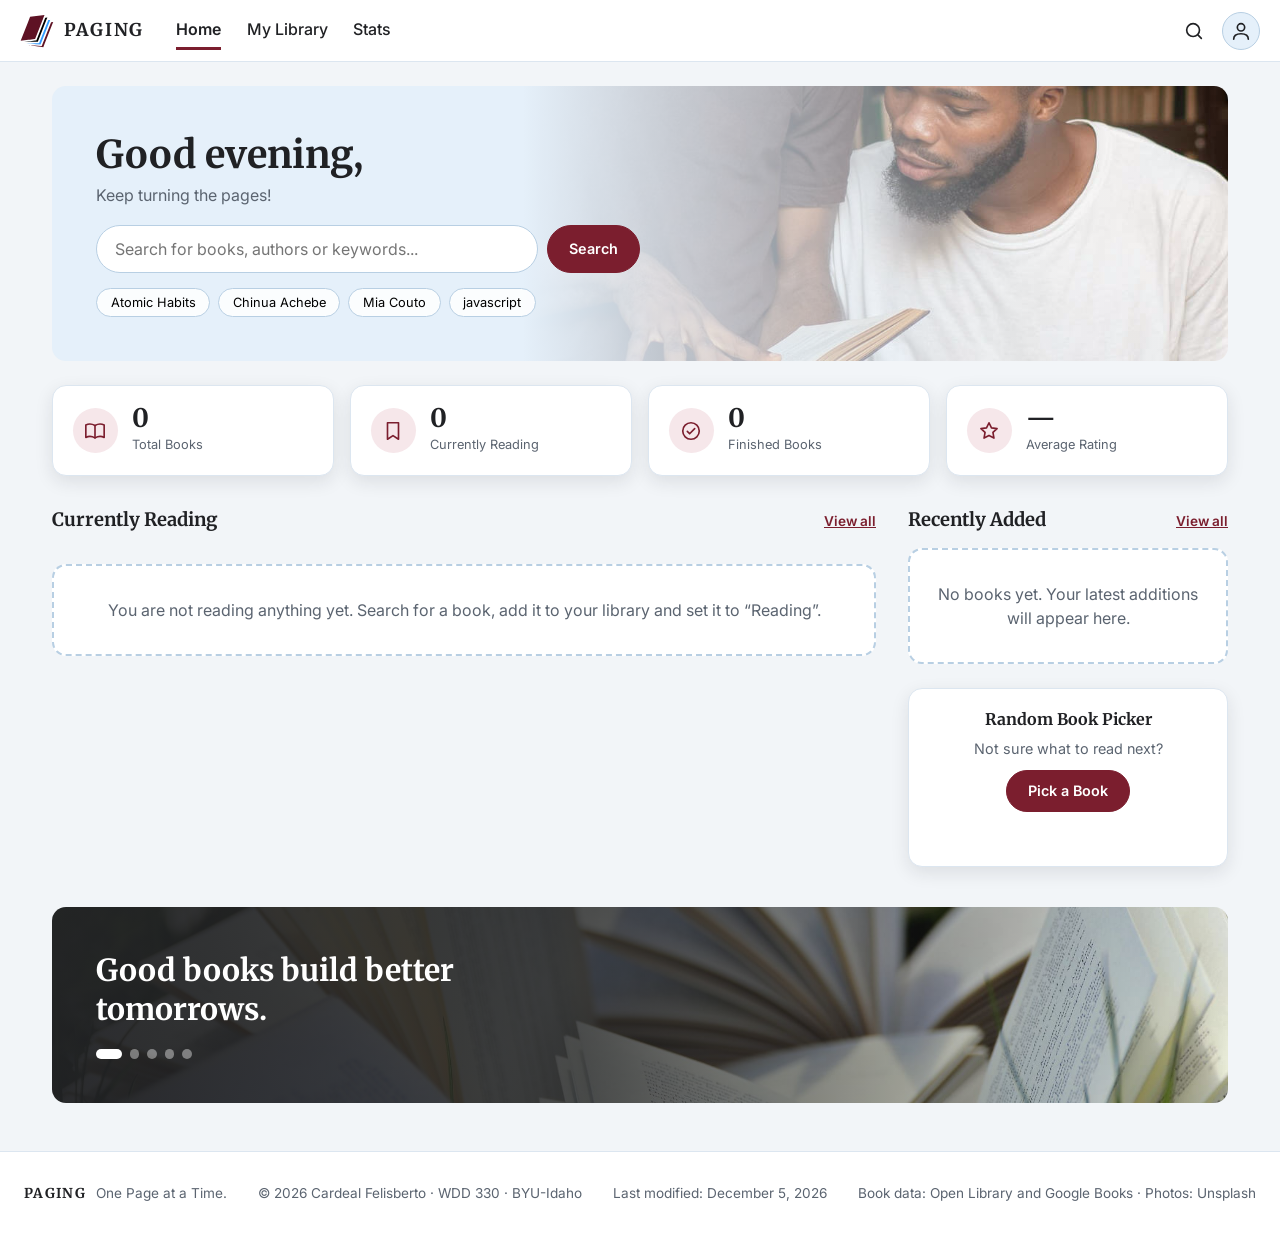
==== commit ceda3bea: "fix layout stability and accessibility" ====
--- a/index.html
+++ b/index.html
@@ -19,15 +19,17 @@
   <meta property="og:locale" content="en_US">
   <meta property="og:title" content="Paging — One Page at a Time">
   <meta property="og:description" content="Search books, track your reading progress, rate them and keep your notes.">
-  <meta property="og:image" content="https://YOUR-SITE-URL/images/og-cover.jpg">
+  <meta property="og:image" content="https://cardealscript.github.io/paging-reading-tracker/images/og-cover.jpg">
+  <meta property="og:image:width" content="1200">
+  <meta property="og:image:height" content="630">
   <meta property="og:image:alt" content="Paging reading tracker">
-  <meta property="og:url" content="https://YOUR-SITE-URL/index.html">
+  <meta property="og:url" content="https://cardealscript.github.io/paging-reading-tracker/index.html">
 
   <!-- Twitter / X preview card -->
   <meta name="twitter:card" content="summary_large_image">
   <meta name="twitter:title" content="Paging — One Page at a Time">
   <meta name="twitter:description" content="Search books, track your reading progress, rate them and keep your notes.">
-  <meta name="twitter:image" content="https://YOUR-SITE-URL/images/og-cover.jpg">
+  <meta name="twitter:image" content="https://cardealscript.github.io/paging-reading-tracker/images/og-cover.jpg">
 
   <!-- Icon, fonts and styles -->
   <link rel="icon" type="image/svg+xml" href="images/logo.svg">
@@ -61,7 +63,7 @@
           <button type="submit" class="btn btn-primary">Search</button>
         </form>
 
-        <div class="chips" aria-label="Quick searches">
+        <div class="chips" role="group" aria-label="Quick searches">
           <button type="button" class="chip" data-query="Atomic Habits">Atomic Habits</button>
           <button type="button" class="chip" data-query="Chinua Achebe">Chinua Achebe</button>
           <button type="button" class="chip" data-query="Mia Couto">Mia Couto</button>
@@ -88,7 +90,7 @@
       <section class="block" aria-labelledby="reading-title">
         <div class="section-head">
           <h2 id="reading-title">Currently Reading</h2>
-          <a href="library.html?status=reading">View all</a>
+          <a href="library.html?status=reading" aria-label="View all books you are currently reading">View all</a>
         </div>
         <div id="currently-reading" class="reading-grid"></div>
       </section>
@@ -98,7 +100,7 @@
         <section aria-labelledby="recent-title">
           <div class="section-head">
             <h2 id="recent-title">Recently Added</h2>
-            <a href="library.html">View all</a>
+            <a href="library.html" aria-label="View all recently added books">View all</a>
           </div>
           <ul id="recent" class="recent-list"></ul>
         </section>
--- a/css/styles.css
+++ b/css/styles.css
@@ -176,7 +176,7 @@
   width: 1px;
   height: 1px;
   overflow: hidden;
-  clip: rect(0 0 0 0);
+  clip-path: inset(50%);
   white-space: nowrap;
 }
 
@@ -614,13 +614,11 @@
   from {
     opacity: 0;
     transform: translateY(16px);
-    filter: blur(4px);
   }
 
   to {
     opacity: 1;
     transform: none;
-    filter: blur(0);
   }
 }
 
@@ -1984,4 +1982,37 @@
     animation-iteration-count: 1 !important;
     transition-duration: .01ms !important;
   }
+}
+
+/* ---------- Layout stability ----------
+   The header and the statistic cards are created by JavaScript after the
+   page first appears. Reserving their height from the start stops the
+   content from jumping down when they are inserted (Cumulative Layout Shift). */
+.site-header {
+  min-height: 3.9rem;
+}
+
+.stats-row {
+  min-height: 5.5rem;
+}
+
+@media (max-width: 720px) {
+  .stats-row { min-height: 25rem; }   /* four cards stacked, one per row */
+}
+
+/* Larger tap areas without changing how the elements look */
+.quote-dot {
+  position: relative;
+}
+
+.quote-dot::after {
+  content: "";
+  position: absolute;
+  inset: -.8rem -.3rem;
+}
+
+@media (max-width: 720px) {
+  .hero-banner .chip {
+    min-height: 2.2rem;
+  }
 }
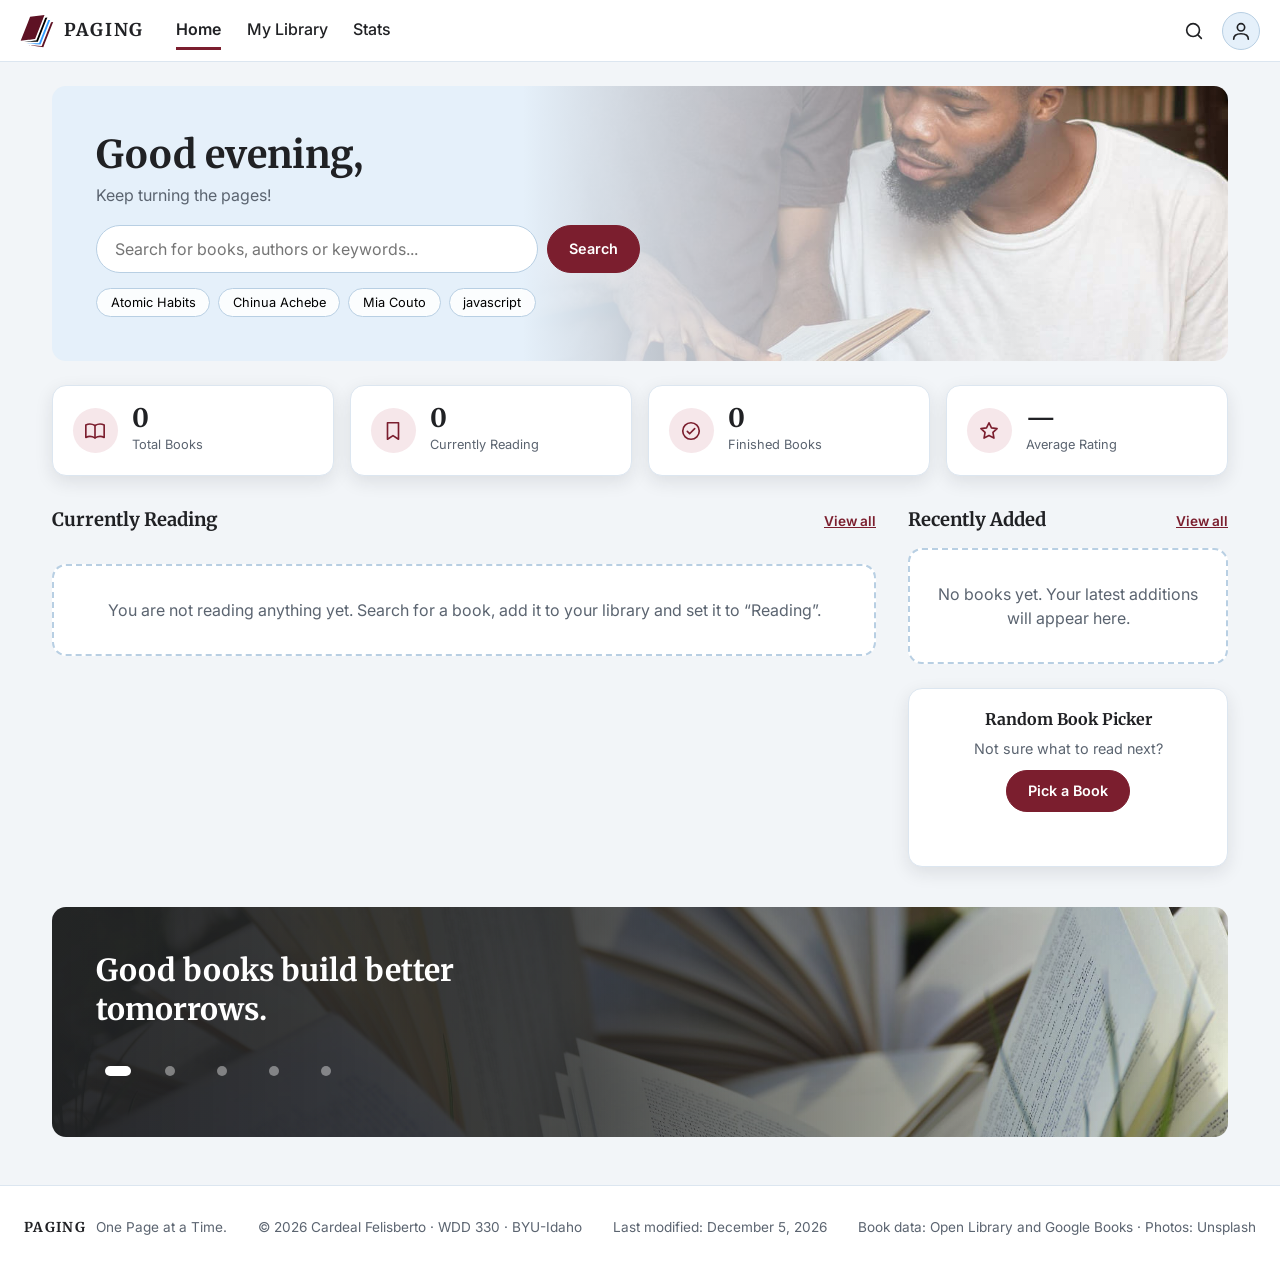
==== commit e9c3378f: "Preload hero images to improve mobile performance" ====
--- a/index.html
+++ b/index.html
@@ -33,6 +33,12 @@
 
   <!-- Icon, fonts and styles -->
   <link rel="icon" type="image/svg+xml" href="images/logo.svg">
+  <!-- Load the main hero image early -->
+  <link rel="preload" as="image" href="images/hero-mobile.jpg" media="(max-width: 720px)" fetchpriority="high">
+  
+  <link rel="preload" as="image" href="images/hero.jpg" media="(min-width: 721px)" fetchpriority="high">
+
+  <!-- Icon, fonts and styles CONT... -->
   <link rel="preconnect" href="https://fonts.googleapis.com">
   <link rel="preconnect" href="https://fonts.gstatic.com" crossorigin>
   <link href="https://fonts.googleapis.com/css2?family=Inter:wght@400;500;600&family=Merriweather:wght@400;700;900&display=swap" rel="stylesheet">
--- a/css/styles.css
+++ b/css/styles.css
@@ -630,25 +630,37 @@
 }
 
 .quote-dot {
-  width: .6rem;
-  height: .6rem;
+  width: 44px;
+  height: 44px;
   padding: 0;
   border: none;
+  border-radius: 50%;
+  background: transparent;
+  cursor: pointer;
+  position: relative;
+}
+
+.quote-dot::before {
+  content: "";
+  position: absolute;
+  width: 10px;
+  height: 10px;
   border-radius: 99px;
   background: rgba(255, 255, 255, .4);
-  cursor: pointer;
+  top: 50%;
+  left: 50%;
+  transform: translate(-50%, -50%);
   transition: width .3s, background-color .3s;
 }
 
-.quote-dot:hover {
+.quote-dot:hover::before {
   background: rgba(255, 255, 255, .75);
 }
 
-.quote-dot.active {
-  width: 1.6rem;
+.quote-dot.active::before {
+  width: 26px;
   background: var(--white);
 }
-
 
 /* =====================================================================
    [07] STAT CARDS
@@ -2005,11 +2017,6 @@
   position: relative;
 }
 
-.quote-dot::after {
-  content: "";
-  position: absolute;
-  inset: -.8rem -.3rem;
-}
 
 @media (max-width: 720px) {
   .hero-banner .chip {
